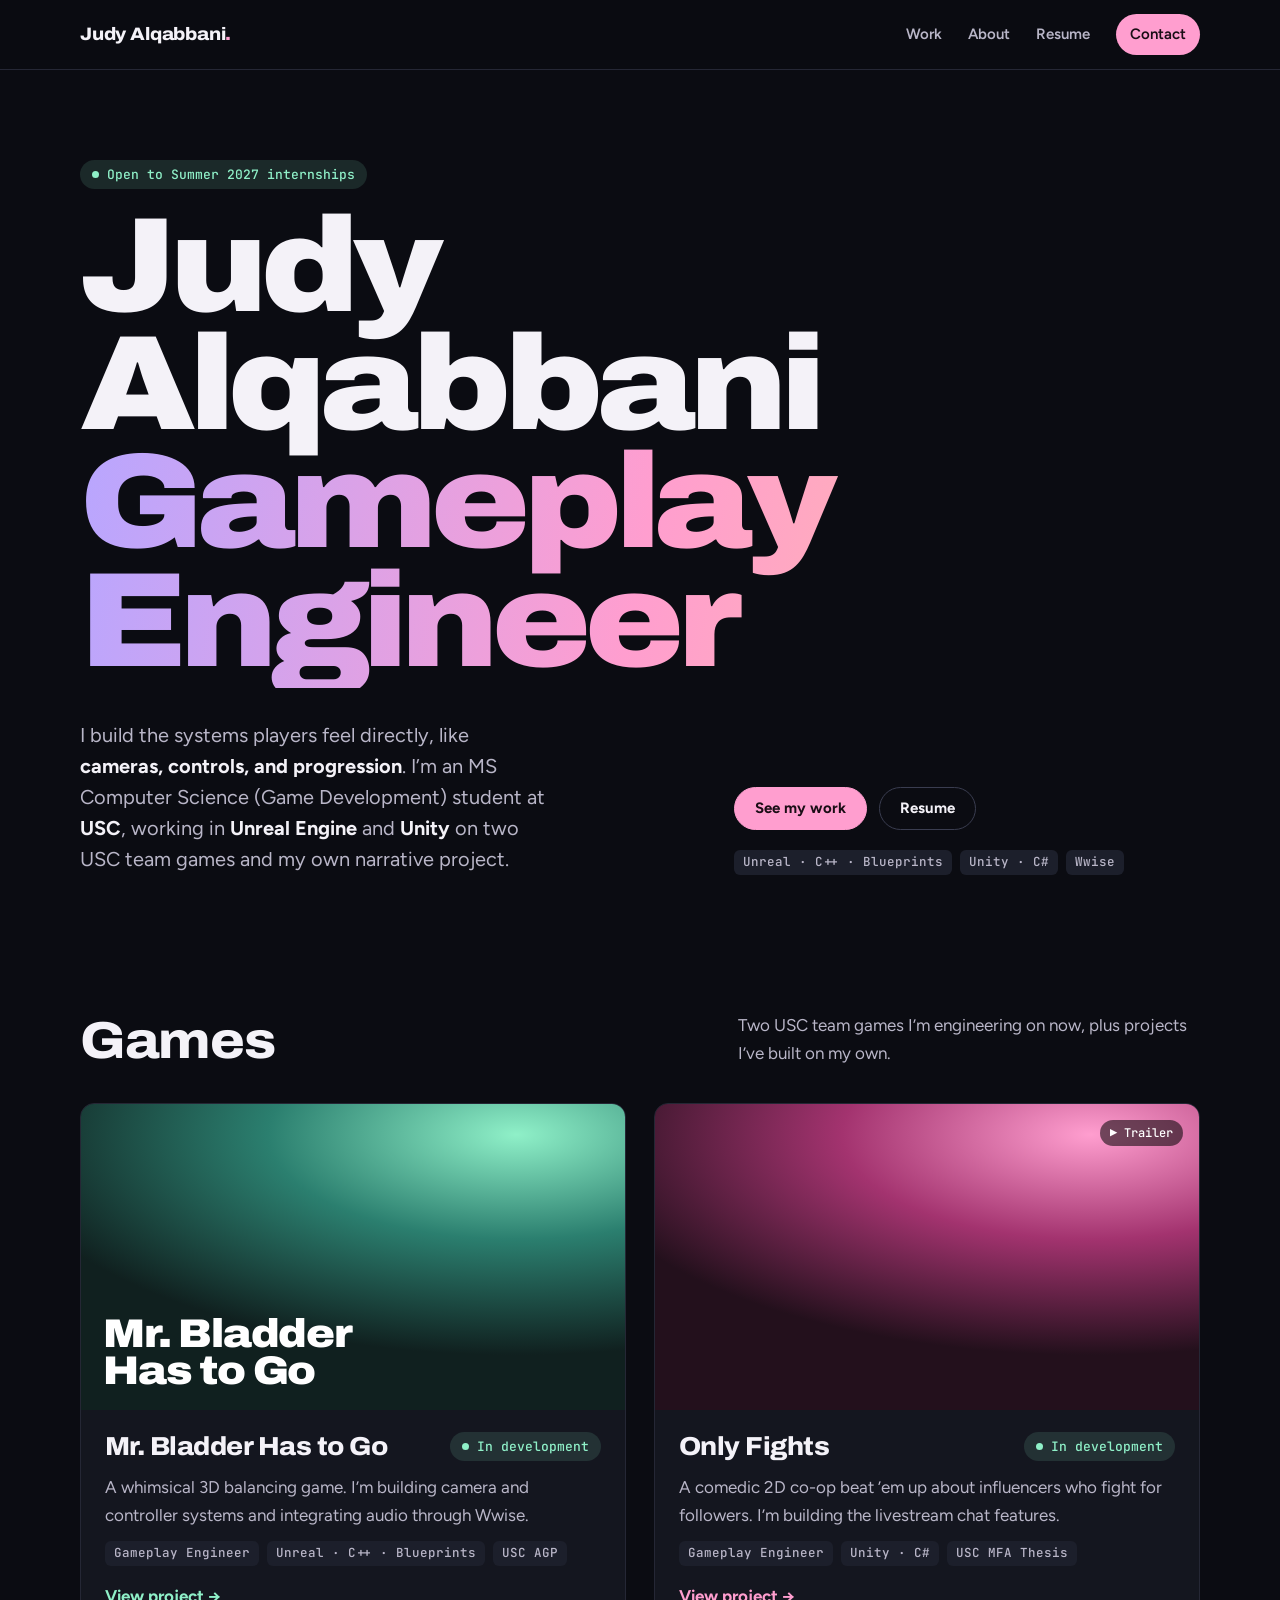
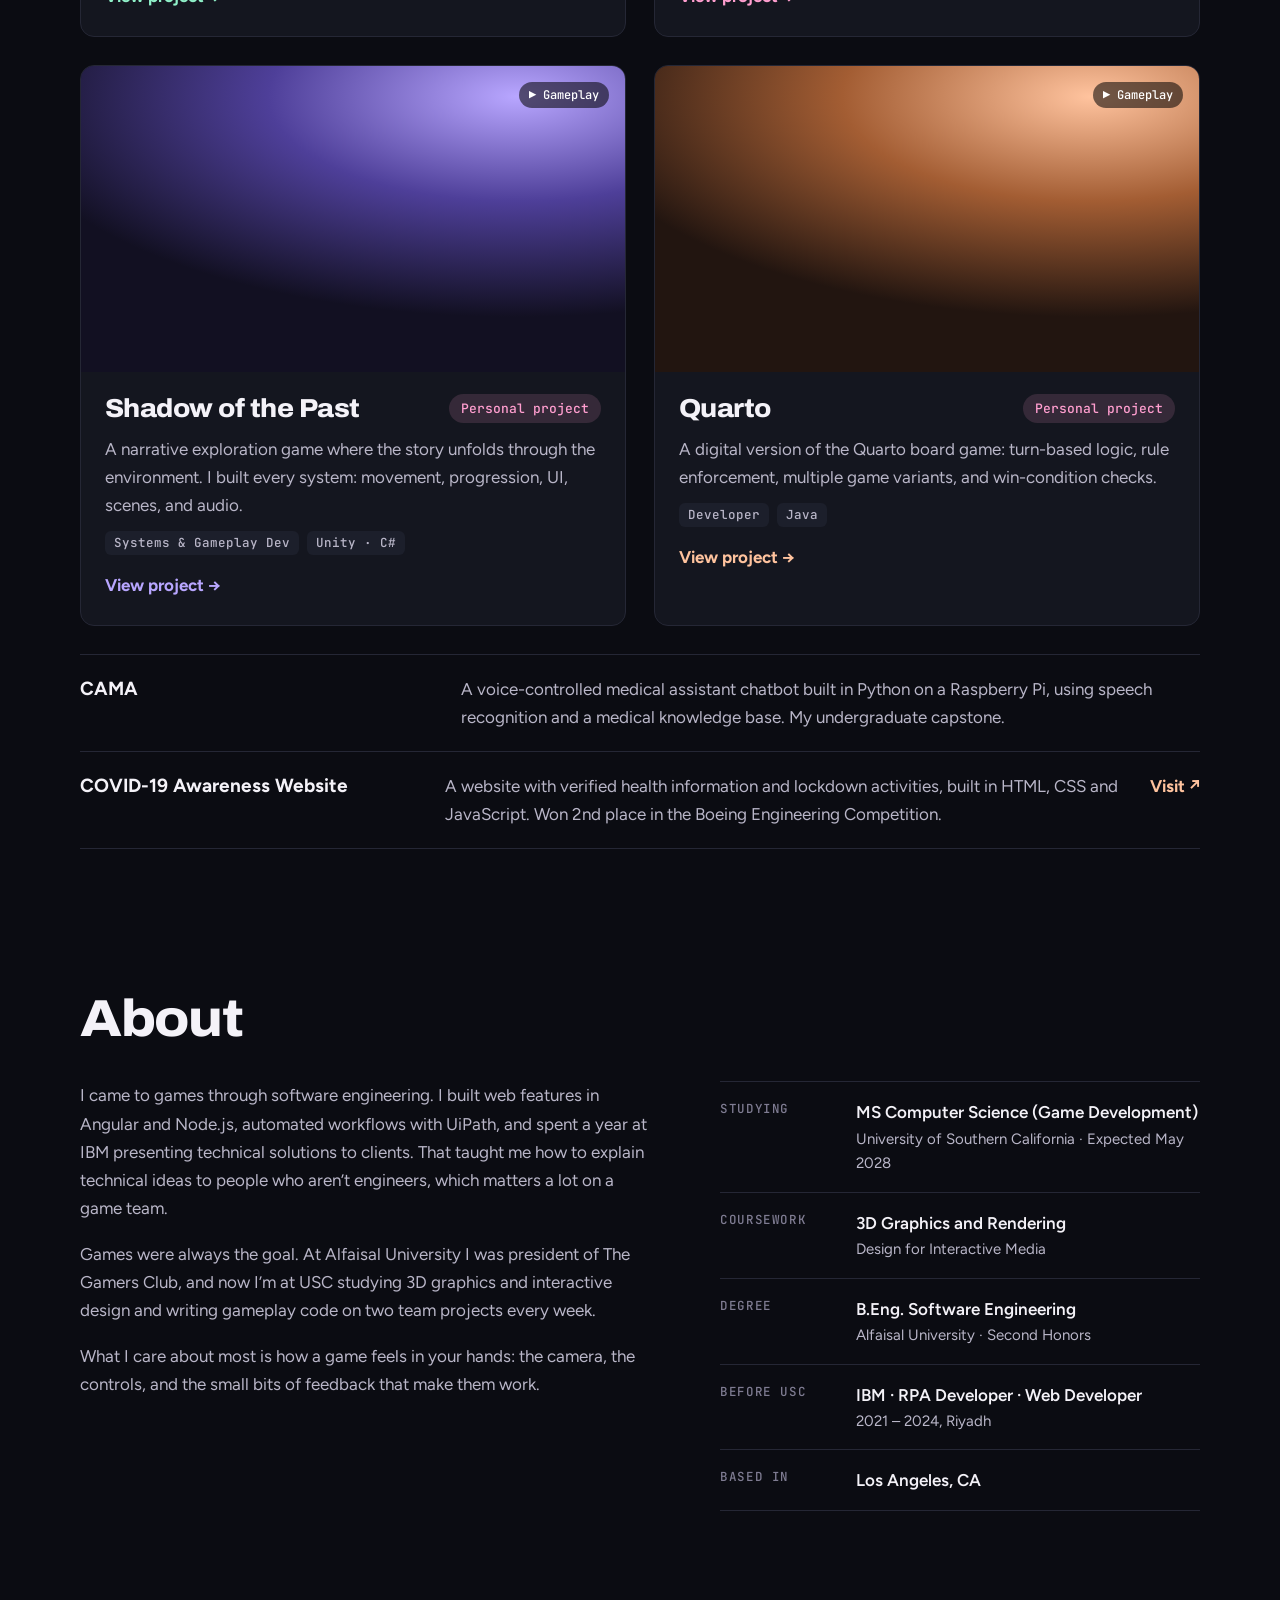
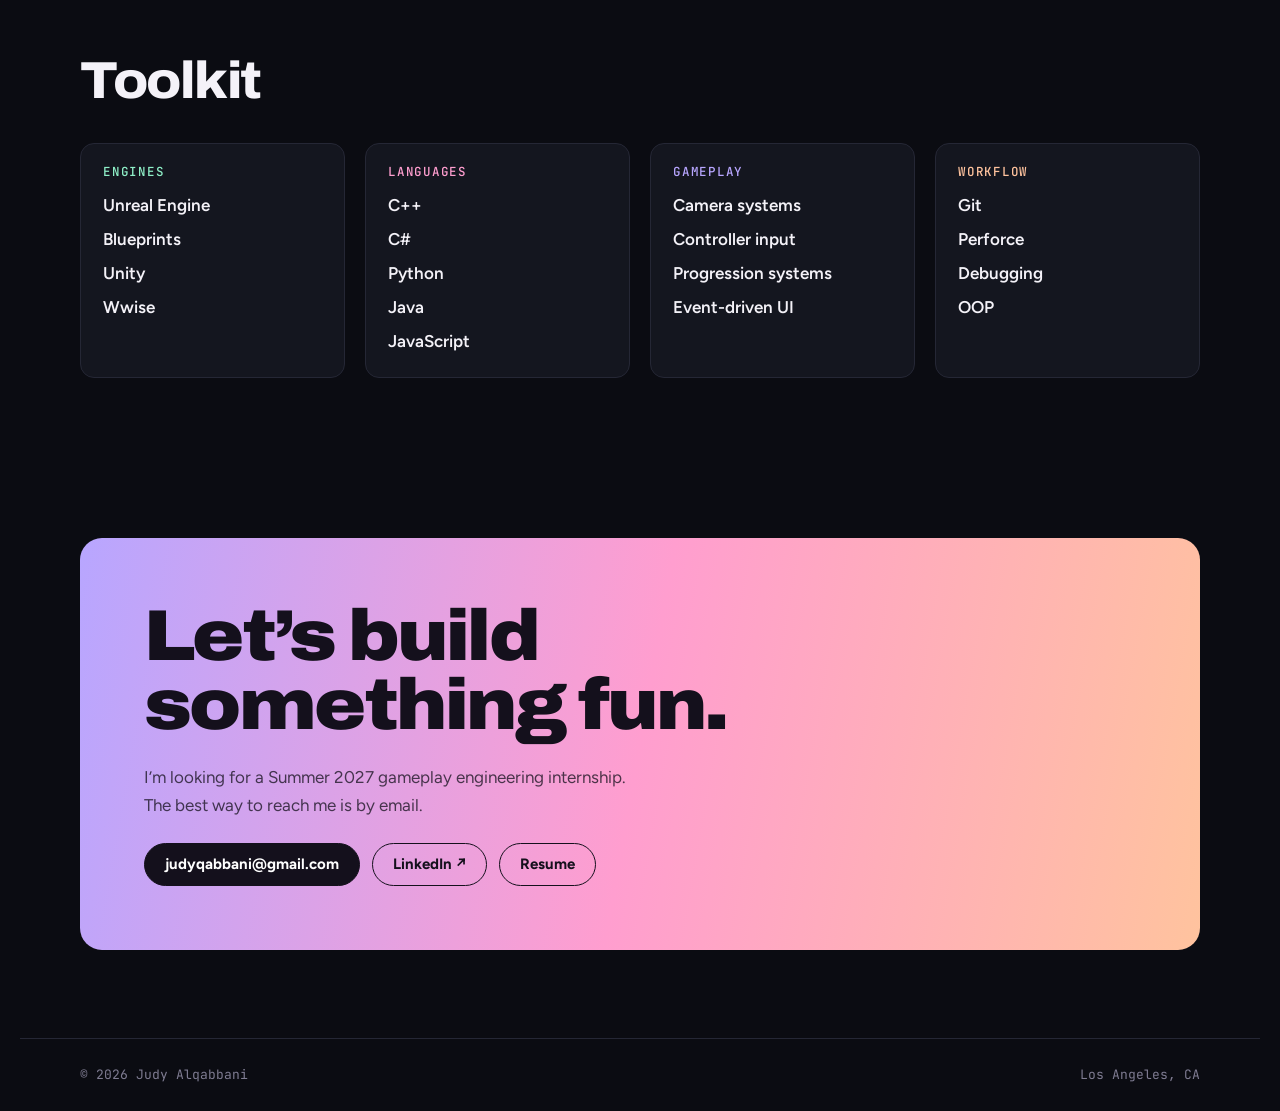
==== index.html @ 7c148da4 "Add files via upload" ====
<!DOCTYPE html>
<html lang="en">
<head>
  <meta charset="utf-8">
  <meta name="viewport" content="width=device-width, initial-scale=1">
  <title>Judy Alqabbani · Gameplay Engineer</title>
  <meta name="description" content="Judy Alqabbani is a gameplay engineer and USC MS Computer Science (Game Development) student building gameplay systems in Unreal Engine and Unity.">
  <meta property="og:title" content="Judy Alqabbani · Gameplay Engineer">
  <meta property="og:description" content="Gameplay engineer building camera, control, and progression systems in Unreal Engine and Unity.">
  <link rel="preconnect" href="https://fonts.googleapis.com">
  <link rel="preconnect" href="https://fonts.gstatic.com" crossorigin>
  <link rel="stylesheet" href="https://fonts.googleapis.com/css2?family=Archivo:wdth,wght@100..125,700..900&family=Figtree:wght@400;600;700&family=JetBrains+Mono:wght@500&display=swap">
  <link rel="stylesheet" href="style.css">
</head>
<body>

<header class="site-head">
  <div class="wrap">
    <a class="logo" href="index.html">Judy Alqabbani<span>.</span></a>
    <nav class="site-nav">
      <a href="#work">Work</a>
      <a href="#about" class="hide-sm">About</a>
      <a href="resume.pdf" target="_blank" rel="noopener" class="hide-sm">Resume</a>
      <a href="#contact" class="nav-cta">Contact</a>
    </nav>
  </div>
</header>

<main class="wrap">

  <section class="hero">
    <span class="chip live">Open to Summer 2027 internships</span>
    <h1>Judy Alqabbani <span class="role">Gameplay Engineer</span></h1>
    <div class="hero-grid">
      <p class="hero-intro">I build the systems players feel directly, like <strong>cameras, controls, and progression</strong>. I’m an MS Computer Science (Game Development) student at <strong>USC</strong>, working in <strong>Unreal Engine</strong> and <strong>Unity</strong> on two USC team games and my own narrative project.</p>
      <div class="hero-side">
        <div class="btn-row">
          <a class="btn primary" href="#work">See my work</a>
          <a class="btn" href="resume.pdf" target="_blank" rel="noopener">Resume</a>
        </div>
        <div class="tags"><span>Unreal · C++ · Blueprints</span><span>Unity · C#</span><span>Wwise</span></div>
      </div>
    </div>
  </section>

  <section id="work">
    <div class="section-head">
      <h2 class="section-title">Games</h2>
      <p>Two USC team games I’m engineering on now, plus projects I’ve built on my own.</p>
    </div>

    <div class="work-grid">
      <a class="card m-bladder" href="projects/mr-bladder.html">
        <div class="card-media m-bladder">
          <img data-optional src="img/mr-bladder-cover.jpg" alt="">
          <span class="media-title">Mr. Bladder<br>Has to Go</span>
        </div>
        <div class="card-body">
          <div class="card-top"><h3>Mr. Bladder Has to Go</h3><span class="chip live">In development</span></div>
          <p>A whimsical 3D balancing game. I’m building camera and controller systems and integrating audio through Wwise.</p>
          <div class="tags"><span>Gameplay Engineer</span><span>Unreal · C++ · Blueprints</span><span>USC AGP</span></div>
          <span class="more">View project →</span>
        </div>
      </a>

      <a class="card m-fights" href="projects/only-fights.html">
        <div class="card-media m-fights">
          <img data-optional src="https://i.ytimg.com/vi/CHskDTyWw9Y/maxresdefault.jpg" alt="">
          <span class="play">▶ Trailer</span>
        </div>
        <div class="card-body">
          <div class="card-top"><h3>Only Fights</h3><span class="chip live">In development</span></div>
          <p>A comedic 2D co-op beat ’em up about influencers who fight for followers. I’m building the livestream chat features.</p>
          <div class="tags"><span>Gameplay Engineer</span><span>Unity · C#</span><span>USC MFA Thesis</span></div>
          <span class="more">View project →</span>
        </div>
      </a>

      <a class="card m-shadow" href="projects/shadow-of-the-past.html">
        <div class="card-media m-shadow">
          <img data-optional src="https://i.ytimg.com/vi/UN_A0KecBDI/maxresdefault.jpg" alt="">
          <span class="play">▶ Gameplay</span>
        </div>
        <div class="card-body">
          <div class="card-top"><h3>Shadow of the Past</h3><span class="chip accent">Personal project</span></div>
          <p>A narrative exploration game where the story unfolds through the environment. I built every system: movement, progression, UI, scenes, and audio.</p>
          <div class="tags"><span>Systems &amp; Gameplay Dev</span><span>Unity · C#</span></div>
          <span class="more">View project →</span>
        </div>
      </a>

      <a class="card m-quarto" href="projects/quarto.html">
        <div class="card-media m-quarto">
          <img data-optional src="https://i.ytimg.com/vi/Zv7Zt7JfGW8/maxresdefault.jpg" alt="">
          <span class="play">▶ Gameplay</span>
        </div>
        <div class="card-body">
          <div class="card-top"><h3>Quarto</h3><span class="chip accent">Personal project</span></div>
          <p>A digital version of the Quarto board game: turn-based logic, rule enforcement, multiple game variants, and win-condition checks.</p>
          <div class="tags"><span>Developer</span><span>Java</span></div>
          <span class="more">View project →</span>
        </div>
      </a>
    </div>

    <div class="others">
      <div class="other">
        <h3>CAMA</h3>
        <p>A voice-controlled medical assistant chatbot built in Python on a Raspberry Pi, using speech recognition and a medical knowledge base. My undergraduate capstone.</p>
        <span></span>
      </div>
      <div class="other">
        <h3>COVID-19 Awareness Website</h3>
        <p>A website with verified health information and lockdown activities, built in HTML, CSS and JavaScript. Won 2nd place in the Boeing Engineering Competition.</p>
        <a href="https://covid-19-awareness-web-platform.netlify.app/home" target="_blank" rel="noopener">Visit ↗</a>
      </div>
    </div>
  </section>

  <section id="about">
    <div class="section-head"><h2 class="section-title">About</h2></div>
    <div class="about-grid">
      <div>
        <p>I came to games through software engineering. I built web features in Angular and Node.js, automated workflows with UiPath, and spent a year at IBM presenting technical solutions to clients. That taught me how to explain technical ideas to people who aren’t engineers, which matters a lot on a game team.</p>
        <p>Games were always the goal. At Alfaisal University I was president of The Gamers Club, and now I’m at USC studying 3D graphics and interactive design and writing gameplay code on two team projects every week.</p>
        <p>What I care about most is how a game feels in your hands: the camera, the controls, and the small bits of feedback that make them work.</p>
      </div>
      <dl class="facts">
        <div><dt>Studying</dt><dd>MS Computer Science (Game Development)<small>University of Southern California · Expected May 2028</small></dd></div>
        <div><dt>Coursework</dt><dd>3D Graphics and Rendering<small>Design for Interactive Media</small></dd></div>
        <div><dt>Degree</dt><dd>B.Eng. Software Engineering<small>Alfaisal University · Second Honors</small></dd></div>
        <div><dt>Before USC</dt><dd>IBM · RPA Developer · Web Developer<small>2021 – 2024, Riyadh</small></dd></div>
        <div><dt>Based in</dt><dd>Los Angeles, CA</dd></div>
      </dl>
    </div>
  </section>

  <section id="skills">
    <div class="section-head"><h2 class="section-title">Toolkit</h2></div>
    <div class="skills">
      <div class="skill"><h3>Engines</h3><ul><li>Unreal Engine</li><li>Blueprints</li><li>Unity</li><li>Wwise</li></ul></div>
      <div class="skill"><h3>Languages</h3><ul><li>C++</li><li>C#</li><li>Python</li><li>Java</li><li>JavaScript</li></ul></div>
      <div class="skill"><h3>Gameplay</h3><ul><li>Camera systems</li><li>Controller input</li><li>Progression systems</li><li>Event-driven UI</li></ul></div>
      <div class="skill"><h3>Workflow</h3><ul><li>Git</li><li>Perforce</li><li>Debugging</li><li>OOP</li></ul></div>
    </div>
  </section>

  <section id="contact" class="contact">
    <div class="contact-card">
      <h2>Let’s build something fun.</h2>
      <p>I’m looking for a Summer 2027 gameplay engineering internship. The best way to reach me is by email.</p>
      <div class="btn-row">
        <a class="btn primary" href="mailto:judyqabbani@gmail.com">judyqabbani@gmail.com</a>
        <a class="btn" href="https://www.linkedin.com/in/judyalqabbani" target="_blank" rel="noopener">LinkedIn ↗</a>
        <a class="btn" href="resume.pdf" target="_blank" rel="noopener">Resume</a>
      </div>
    </div>
  </section>

</main>

<footer class="site-foot">
  <div class="wrap"><span>© <span data-year>2026</span> Judy Alqabbani</span><span>Los Angeles, CA</span></div>
</footer>

<script src="main.js"></script>
</body>
</html>
---- style.css ----
/* Judy Alqabbani — portfolio styles */
:root {
  color-scheme: dark;
  --bg: #0b0c12;
  --paper: #14161f;
  --ink: #f4f2f8;
  --ink-2: #b9b6c8;
  --ink-3: #7f7c92;
  --line: #252735;
  --accent: #ff9ecf;       /* pastel pink */
  --accent-ink: #1a0d15;
  --tint: rgba(255,158,207,.14);
  --live: #8ff0c8;         /* mint */
  --live-tint: rgba(143,240,200,.12);
  --lav: #b8a6ff;
  --peach: #ffc39e;
  --sky: #9fd8ff;
  --glow: linear-gradient(100deg, #b8a6ff 0%, #ff9ecf 50%, #ffc39e 100%);
  --display: "Archivo", "Helvetica Neue", Arial, sans-serif;
  --body: "Figtree", "Helvetica Neue", Arial, sans-serif;
  --mono: "JetBrains Mono", ui-monospace, Menlo, Consolas, monospace;
  --radius: 14px;
  --max: 1120px;
}

*, *::before, *::after { box-sizing: border-box; }
html { scroll-behavior: smooth; }
body {
  margin: 0;
  background: var(--bg);
  color: var(--ink);
  font: 17px/1.65 var(--body);
  -webkit-font-smoothing: antialiased;
  padding-inline: 20px;
}
img { max-width: 100%; display: block; }
a { color: inherit; }
a:focus-visible, button:focus-visible { outline: 2px solid var(--accent); outline-offset: 3px; border-radius: 4px; }
.wrap { max-width: var(--max); margin-inline: auto; }

/* ---------- header ---------- */
.site-head {
  position: sticky; top: 0; z-index: 10;
  margin-inline: -20px; padding: 14px 20px;
  background: color-mix(in srgb, var(--bg) 88%, transparent);
  backdrop-filter: blur(12px);
  border-bottom: 1px solid var(--line);
}
.site-head .wrap { display: flex; align-items: center; justify-content: space-between; gap: 20px; }
.logo { font: 800 18px/1 var(--display); font-stretch: 110%; letter-spacing: -.01em; text-decoration: none; }
.logo span { color: var(--accent); }
.site-nav { display: flex; gap: 26px; align-items: center; }
.site-nav a { text-decoration: none; font-weight: 600; font-size: 15px; color: var(--ink-2); }
.site-nav a:hover { color: var(--ink); }
.site-nav .nav-cta { color: var(--accent-ink); background: var(--accent); padding: 8px 14px; border-radius: 999px; }
.site-nav .nav-cta:hover { color: var(--accent-ink); filter: brightness(1.08); }

/* ---------- shared bits ---------- */
.eyebrow { font: 500 13px/1 var(--mono); letter-spacing: .06em; text-transform: uppercase; color: var(--ink-3); margin: 0 0 14px; }
.chip { display: inline-flex; align-items: center; gap: 8px; font: 500 13px/1 var(--mono); padding: 7px 11px; border-radius: 999px; background: var(--paper); border: 1px solid var(--line); color: var(--ink-2); white-space: nowrap; }
.chip.live { background: var(--live-tint); border-color: transparent; color: var(--live); }
.chip.live::before { content: ""; width: 7px; height: 7px; border-radius: 50%; background: currentColor; }
.chip.accent { background: var(--tint); border-color: transparent; color: var(--accent); }
.btn { display: inline-flex; align-items: center; gap: 8px; padding: 13px 20px; border-radius: 999px; font: 700 15px/1 var(--body); text-decoration: none; border: 1.5px solid var(--ink); background: transparent; color: var(--ink); cursor: pointer; transition: transform .15s, background .15s; }
.btn:hover { transform: translateY(-1px); }
.btn.primary { background: var(--accent); border-color: var(--accent); color: var(--accent-ink); }
.btn { border-color: #3a3d50; }
.btn:hover { border-color: var(--ink-2); }
.btn-row { display: flex; flex-wrap: wrap; gap: 12px; }
h1, h2, h3 { text-wrap: balance; }
h2.section-title { font: 800 clamp(32px, 4.4vw, 52px)/1 var(--display); font-stretch: 108%; letter-spacing: -.025em; margin: 0; }
section { padding-block: 72px; scroll-margin-top: 70px; }
.section-head { display: flex; justify-content: space-between; align-items: end; gap: 16px; flex-wrap: wrap; margin-bottom: 36px; }
.section-head p { margin: 0; color: var(--ink-2); max-width: 42ch; }

/* ---------- hero (home) ---------- */
.hero { padding-block: 88px 64px; }
.hero h1 {
  font: 900 clamp(52px, 10.5vw, 136px)/.88 var(--display);
  font-stretch: 112%;
  letter-spacing: -.045em;
  margin: 18px 0 32px;
}
.hero h1 .role { display: block; background: var(--glow); -webkit-background-clip: text; background-clip: text; color: transparent; padding-bottom: .06em; }
.hero-grid { display: grid; grid-template-columns: 1.3fr 1fr; gap: 48px; align-items: end; }
.hero-intro { font-size: 20px; line-height: 1.55; color: var(--ink-2); margin: 0; max-width: 36ch; }
.hero-intro strong { color: var(--ink); font-weight: 700; }
.hero-side { display: grid; gap: 20px; justify-items: start; }

/* ---------- project cards ---------- */
.work-grid { display: grid; grid-template-columns: repeat(2, 1fr); gap: 28px; }
.card { display: flex; flex-direction: column; background: var(--paper); border: 1px solid var(--line); border-radius: var(--radius); overflow: hidden; text-decoration: none; transition: transform .2s, box-shadow .2s; }
.card:hover { transform: translateY(-3px); border-color: var(--c, var(--accent)); box-shadow: 0 20px 50px -24px var(--c, var(--accent)); }
.card-media { position: relative; aspect-ratio: 16 / 9; overflow: hidden; background: var(--m-bg, #1d2230); }
.card-media img { width: 100%; height: 100%; object-fit: cover; transition: transform .4s; }
.card:hover .card-media img { transform: scale(1.03); }
.card-media .media-title { position: absolute; inset: auto 22px 20px 22px; font: 900 clamp(28px, 3.4vw, 40px)/.92 var(--display); font-stretch: 110%; letter-spacing: -.03em; color: #fff; }
.card-media .play { position: absolute; right: 16px; top: 16px; font: 500 12px/1 var(--mono); color: #fff; background: rgba(0,0,0,.55); padding: 7px 10px; border-radius: 999px; }
.card-body { padding: 22px 24px 26px; display: grid; gap: 12px; flex: 1; align-content: start; }
.card-top { display: flex; justify-content: space-between; align-items: center; gap: 10px; flex-wrap: wrap; }
.card h3 { font: 800 26px/1.1 var(--display); font-stretch: 106%; letter-spacing: -.02em; margin: 0; }
.card p { margin: 0; color: var(--ink-2); }
.tags { display: flex; flex-wrap: wrap; gap: 8px; }
.tags span { font: 500 12.5px/1 var(--mono); color: var(--ink-2); padding: 6px 9px; border-radius: 6px; background: #1c1f2b; }
.card .more { margin-top: 4px; font-weight: 700; color: var(--c, var(--accent)); }
.card h3 { color: var(--ink); }
.card:hover h3 { color: var(--c, var(--ink)); }

/* game-specific media grounds (used when there's no image yet) */
.m-bladder { --c: #8ff0c8; --m-bg: radial-gradient(120% 90% at 80% 10%, #8ff0c8 0%, #2b7f6f 38%, #10201f 80%); }
.m-fights  { --c: #ff9ecf; --m-bg: radial-gradient(120% 90% at 80% 10%, #ff9ecf 0%, #a3336f 38%, #23101c 80%); }
.m-shadow  { --c: #b8a6ff; --m-bg: radial-gradient(120% 90% at 80% 10%, #b8a6ff 0%, #4e3f99 38%, #121022 80%); }
.m-quarto  { --c: #ffc39e; --m-bg: radial-gradient(120% 90% at 80% 10%, #ffc39e 0%, #a35d33 38%, #221510 80%); }
.card.m-bladder, .card.m-fights, .card.m-shadow, .card.m-quarto { background: var(--paper); }

/* ---------- other projects list ---------- */
.others { margin-top: 28px; border-top: 1px solid var(--line); }
.other { display: grid; grid-template-columns: 1fr 2fr auto; gap: 24px; align-items: baseline; padding: 20px 0; border-bottom: 1px solid var(--line); }
.other h3 { margin: 0; font: 700 19px/1.3 var(--body); }
.other p { margin: 0; color: var(--ink-2); }
.other a { font-weight: 700; color: var(--peach); text-decoration: none; white-space: nowrap; }

/* ---------- about ---------- */
.about-grid { display: grid; grid-template-columns: 1.2fr 1fr; gap: 64px; }
.about-grid p { margin: 0 0 18px; color: var(--ink-2); max-width: 60ch; }
.facts { margin: 0; border-top: 1px solid var(--line); }
.facts div { display: grid; grid-template-columns: 120px 1fr; gap: 16px; padding: 16px 0; border-bottom: 1px solid var(--line); }
.facts dt { font: 500 12.5px/1.7 var(--mono); text-transform: uppercase; letter-spacing: .05em; color: var(--ink-3); }
.facts dd { margin: 0; font-weight: 600; }
.facts small { display: block; font-weight: 400; color: var(--ink-2); font-size: 15px; }

/* ---------- skills ---------- */
.skills { display: grid; grid-template-columns: repeat(4, 1fr); gap: 20px; }
.skill { background: var(--paper); border: 1px solid var(--line); border-radius: var(--radius); padding: 22px; }
.skill h3 { margin: 0 0 12px; font: 500 12.5px/1 var(--mono); text-transform: uppercase; letter-spacing: .06em; color: var(--sc, var(--accent)); }
.skill:nth-child(1) { --sc: var(--live); } .skill:nth-child(2) { --sc: var(--accent); } .skill:nth-child(3) { --sc: var(--lav); } .skill:nth-child(4) { --sc: var(--peach); }
.skill ul { margin: 0; padding: 0; list-style: none; display: grid; gap: 6px; font-weight: 600; }

/* ---------- contact ---------- */
.contact { padding-block: 88px; }
.contact-card { background: var(--glow); color: #14101c; border-radius: 22px; padding: clamp(32px, 6vw, 64px); display: grid; gap: 24px; }
.contact-card h2 { font: 900 clamp(36px, 6vw, 72px)/.95 var(--display); font-stretch: 110%; letter-spacing: -.035em; margin: 0; max-width: 14ch; }
.contact-card p { margin: 0; opacity: .75; max-width: 46ch; }
.contact-card .btn { border-color: #14101c; color: #14101c; }
.contact-card .btn.primary { background: #14101c; border-color: #14101c; color: #fff; }
.site-foot { border-top: 1px solid var(--line); padding-block: 26px; color: var(--ink-3); font: 13px/1.5 var(--mono); }
.site-foot .wrap { display: flex; justify-content: space-between; gap: 16px; flex-wrap: wrap; }

/* ---------- project page ---------- */
.p-hero { padding-block: 56px 36px; }
.back { display: inline-flex; gap: 8px; font-weight: 700; color: var(--ink-2); text-decoration: none; margin-bottom: 36px; }
.back:hover { color: var(--ink); }
.p-hero h1 { color: var(--c, var(--ink)); font: 900 clamp(46px, 8.5vw, 108px)/.9 var(--display); font-stretch: 112%; letter-spacing: -.04em; margin: 14px 0 22px; }
.p-hero .tagline { font-size: 21px; color: var(--ink-2); max-width: 44ch; margin: 0; }
.meta-grid { display: grid; grid-template-columns: repeat(4, 1fr); gap: 0; margin-top: 44px; border-top: 1px solid var(--line); border-bottom: 1px solid var(--line); }
.meta-grid div { padding: 18px 20px 18px 0; }
.meta-grid div + div { padding-left: 20px; border-left: 1px solid var(--line); }
.meta-grid dt { font: 500 12px/1.4 var(--mono); text-transform: uppercase; letter-spacing: .06em; color: var(--ink-3); margin-bottom: 6px; }
.meta-grid dd { margin: 0; font-weight: 600; line-height: 1.4; }

.video { margin-block: 12px 8px; }
.yt, .media-slot { position: relative; display: block; width: 100%; aspect-ratio: 16 / 9; border: 0; padding: 0; border-radius: var(--radius); overflow: hidden; background: var(--m-bg, #1d2230); cursor: pointer; }
.yt img { width: 100%; height: 100%; object-fit: cover; }
.yt .play-btn { position: absolute; left: 50%; top: 50%; translate: -50% -50%; width: 84px; height: 84px; border-radius: 50%; background: rgba(255,255,255,.95); display: grid; place-items: center; box-shadow: 0 10px 30px rgba(0,0,0,.35); transition: scale .2s; }
.yt:hover .play-btn { scale: 1.07; }
.yt .play-btn::after { content: ""; margin-left: 6px; border-left: 24px solid #0f1319; border-top: 15px solid transparent; border-bottom: 15px solid transparent; }
.yt .yt-label { position: absolute; left: 18px; bottom: 16px; font: 500 12.5px/1 var(--mono); color: #fff; background: rgba(0,0,0,.6); padding: 8px 11px; border-radius: 999px; }
.yt iframe { position: absolute; inset: 0; width: 100%; height: 100%; border: 0; }
.media-slot { cursor: default; display: grid; place-items: center; text-align: center; color: #fff; }
.media-slot span { font: 500 13px/1.5 var(--mono); background: rgba(0,0,0,.35); padding: 10px 14px; border-radius: 10px; }
.caption { font-size: 14px; color: var(--ink-3); margin: 10px 0 0; }

.p-body { display: grid; grid-template-columns: 240px 1fr; gap: 56px; padding-block: 56px 24px; }
.toc { position: sticky; top: 90px; align-self: start; display: grid; gap: 10px; font-weight: 600; font-size: 15px; }
.toc a { text-decoration: none; color: var(--ink-3); }
.toc a:hover { color: var(--ink); }
.p-content { max-width: 70ch; }
.p-content section { padding-block: 0 48px; }
.p-content h2 { font: 800 30px/1.1 var(--display); font-stretch: 106%; letter-spacing: -.02em; margin: 0 0 16px; }
.p-content p { margin: 0 0 16px; color: var(--ink-2); }
.p-content ul { margin: 0; padding-left: 20px; color: var(--ink-2); display: grid; gap: 8px; }
.p-content li strong { color: var(--ink); }
.contrib { list-style: none; padding: 0 !important; display: grid; gap: 14px !important; }
.contrib li { display: grid; border-left: 3px solid var(--c, var(--accent)); grid-template-columns: auto 1fr; gap: 14px; align-items: start; background: var(--paper); border: 1px solid var(--line); border-radius: 12px; padding: 16px 18px; color: var(--ink); }
.contrib li p { margin: 4px 0 0; font-size: 15.5px; }
.status { font: 500 11.5px/1 var(--mono); text-transform: uppercase; letter-spacing: .05em; padding: 6px 8px; border-radius: 6px; margin-top: 3px; white-space: nowrap; }
.status.done { background: var(--live-tint); color: var(--live); }
.status.wip { background: var(--tint); color: var(--accent); }
.shot { margin: 8px 0 24px; }
.shot img { border-radius: 12px; border: 1px solid var(--line); }
.callout { background: var(--paper); border: 1px solid var(--line); border-left: 4px solid var(--c, var(--accent)); border-radius: 10px; padding: 18px 20px; }
.callout p:last-child { margin: 0; }

.next { display: flex; justify-content: space-between; align-items: center; gap: 16px; padding: 28px 32px; margin-block: 24px 80px; background: var(--paper); border: 1px solid var(--line); border-radius: var(--radius); text-decoration: none; transition: transform .2s; }
.next:hover { transform: translateY(-2px); }
.next small { display: block; font: 500 12px/1 var(--mono); text-transform: uppercase; letter-spacing: .06em; color: var(--ink-3); margin-bottom: 8px; }
.next strong { font: 800 28px/1 var(--display); font-stretch: 108%; letter-spacing: -.02em; }
.next .arrow { font-size: 28px; color: var(--accent); }
.next:hover { border-color: var(--accent); }

/* ---------- responsive ---------- */
@media (max-width: 900px) {
  .hero-grid, .about-grid { grid-template-columns: 1fr; gap: 32px; }
  .work-grid { grid-template-columns: 1fr; }
  .skills { grid-template-columns: repeat(2, 1fr); }
  .p-body { grid-template-columns: 1fr; gap: 24px; }
  .toc { display: none; }
  .meta-grid { grid-template-columns: repeat(2, 1fr); }
  .meta-grid div:nth-child(3) { padding-left: 0; border-left: 0; }
  .meta-grid div:nth-child(n+3) { border-top: 1px solid var(--line); }
}
@media (max-width: 600px) {
  body { font-size: 16px; }
  .site-nav { gap: 16px; }
  .site-nav .hide-sm { display: none; }
  section { padding-block: 52px; }
  .hero { padding-block: 56px 40px; }
  .hero-intro { font-size: 18px; }
  .other { grid-template-columns: 1fr; gap: 6px; }
  .skills { grid-template-columns: 1fr; }
  .facts div { grid-template-columns: 1fr; gap: 2px; }
  .meta-grid { grid-template-columns: 1fr; }
  .meta-grid div, .meta-grid div + div { padding: 14px 0; border-left: 0; }
  .meta-grid div + div { border-top: 1px solid var(--line); }
  .yt .play-btn { width: 64px; height: 64px; }
  .next { padding: 22px; }
  .next strong { font-size: 22px; }
}
@media (prefers-reduced-motion: reduce) {
  html { scroll-behavior: auto; }
  * { transition: none !important; }
}
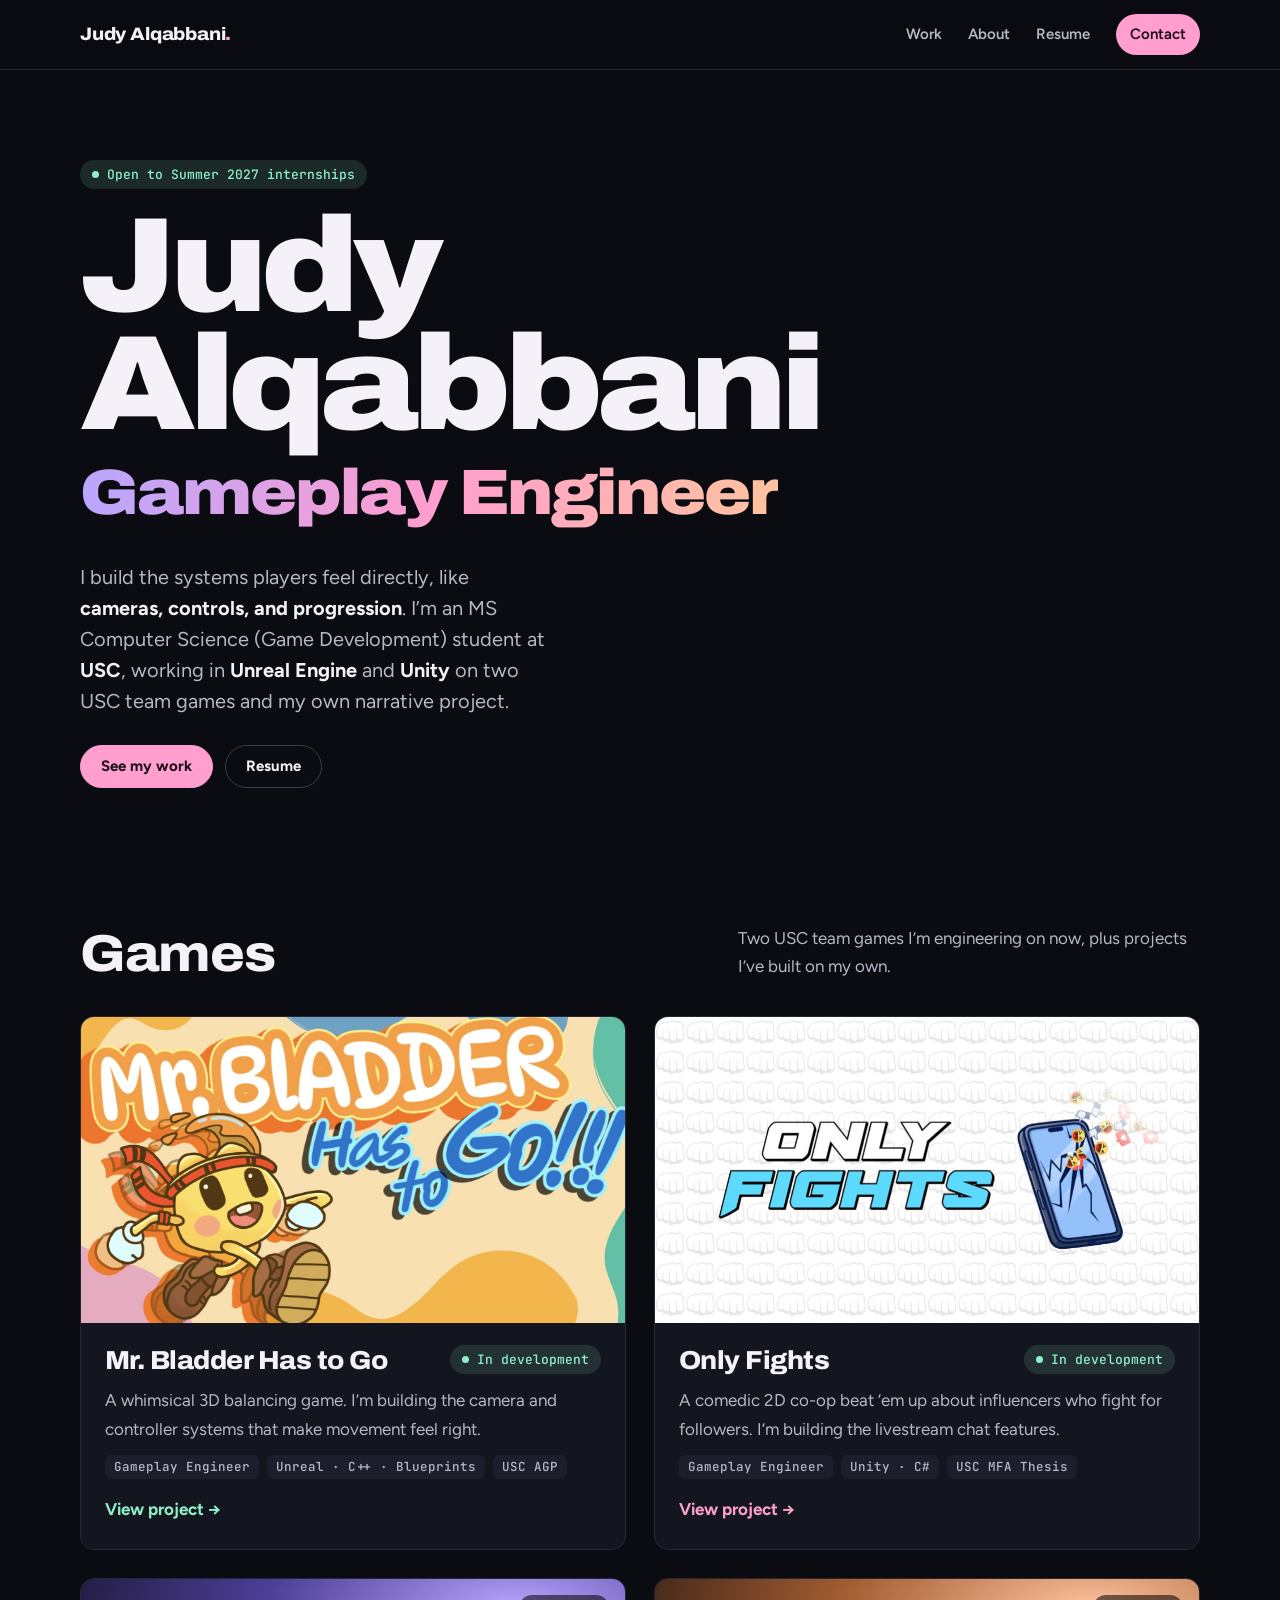
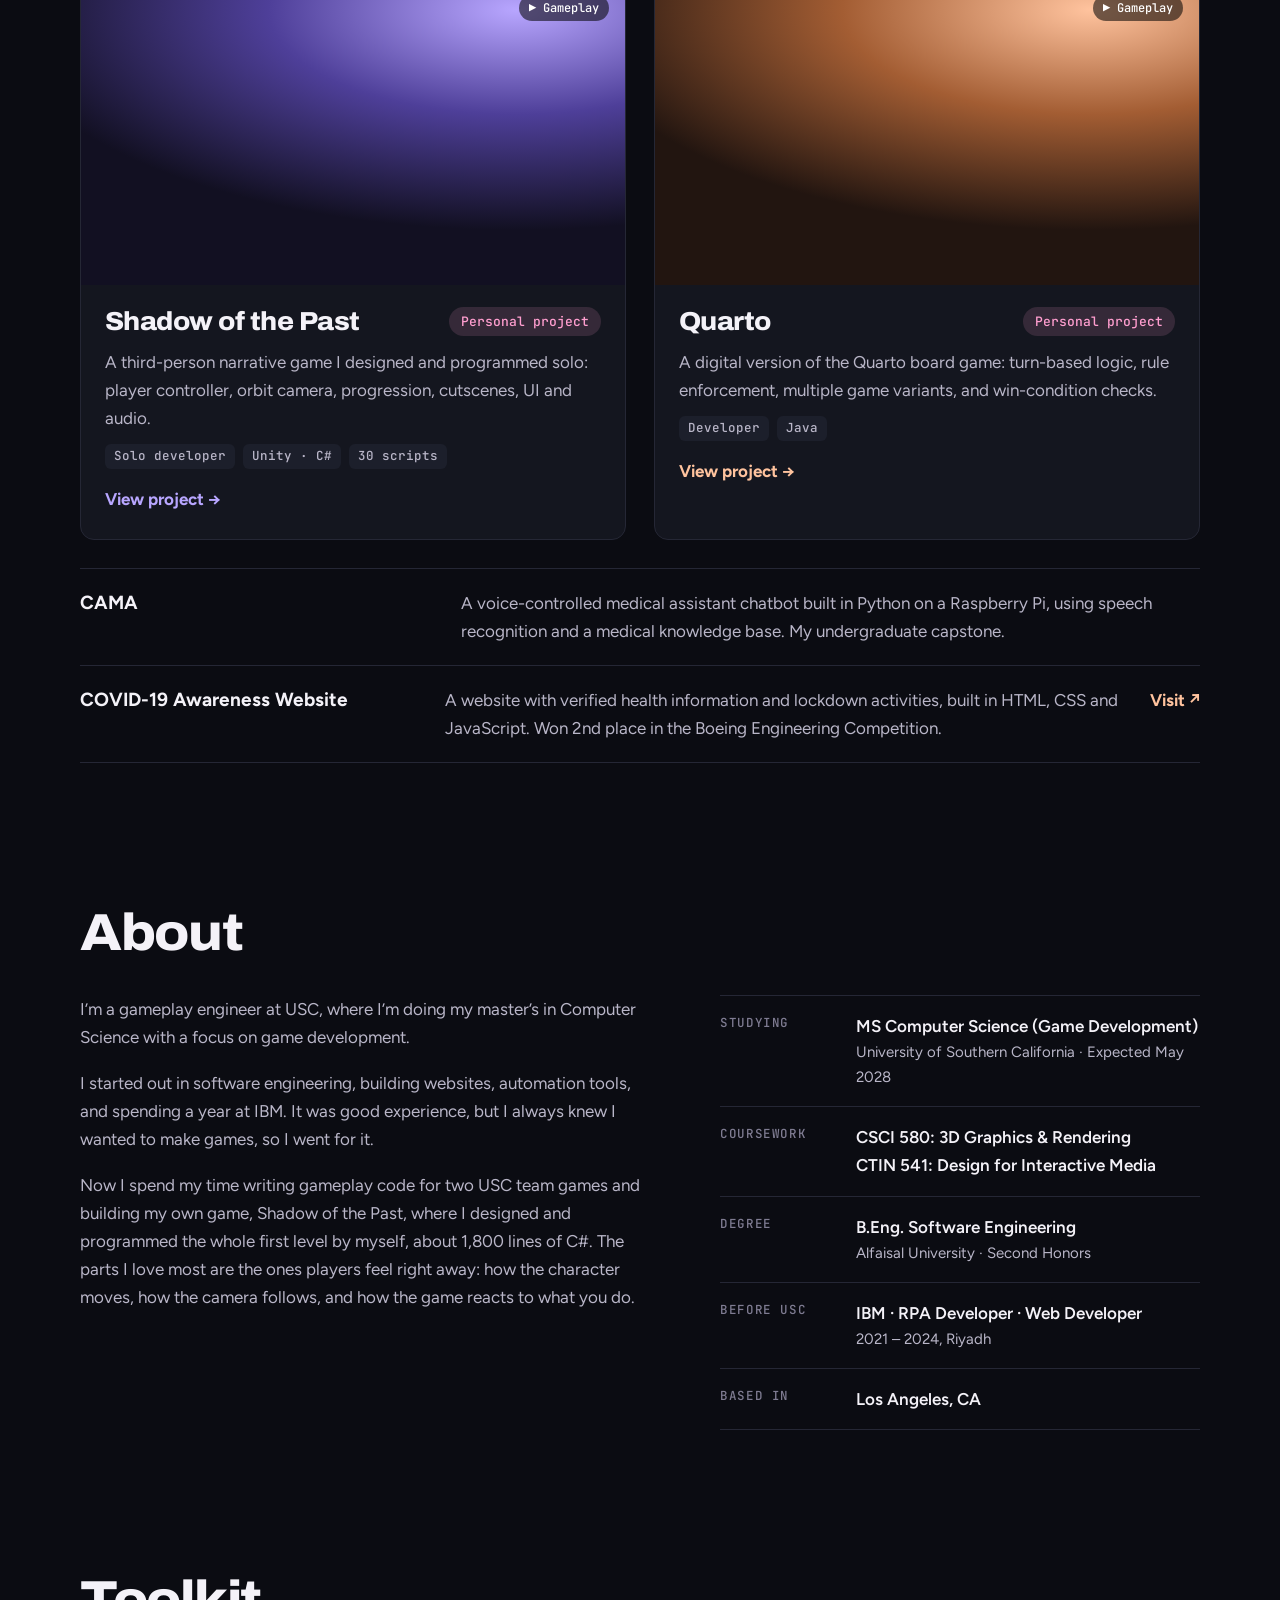
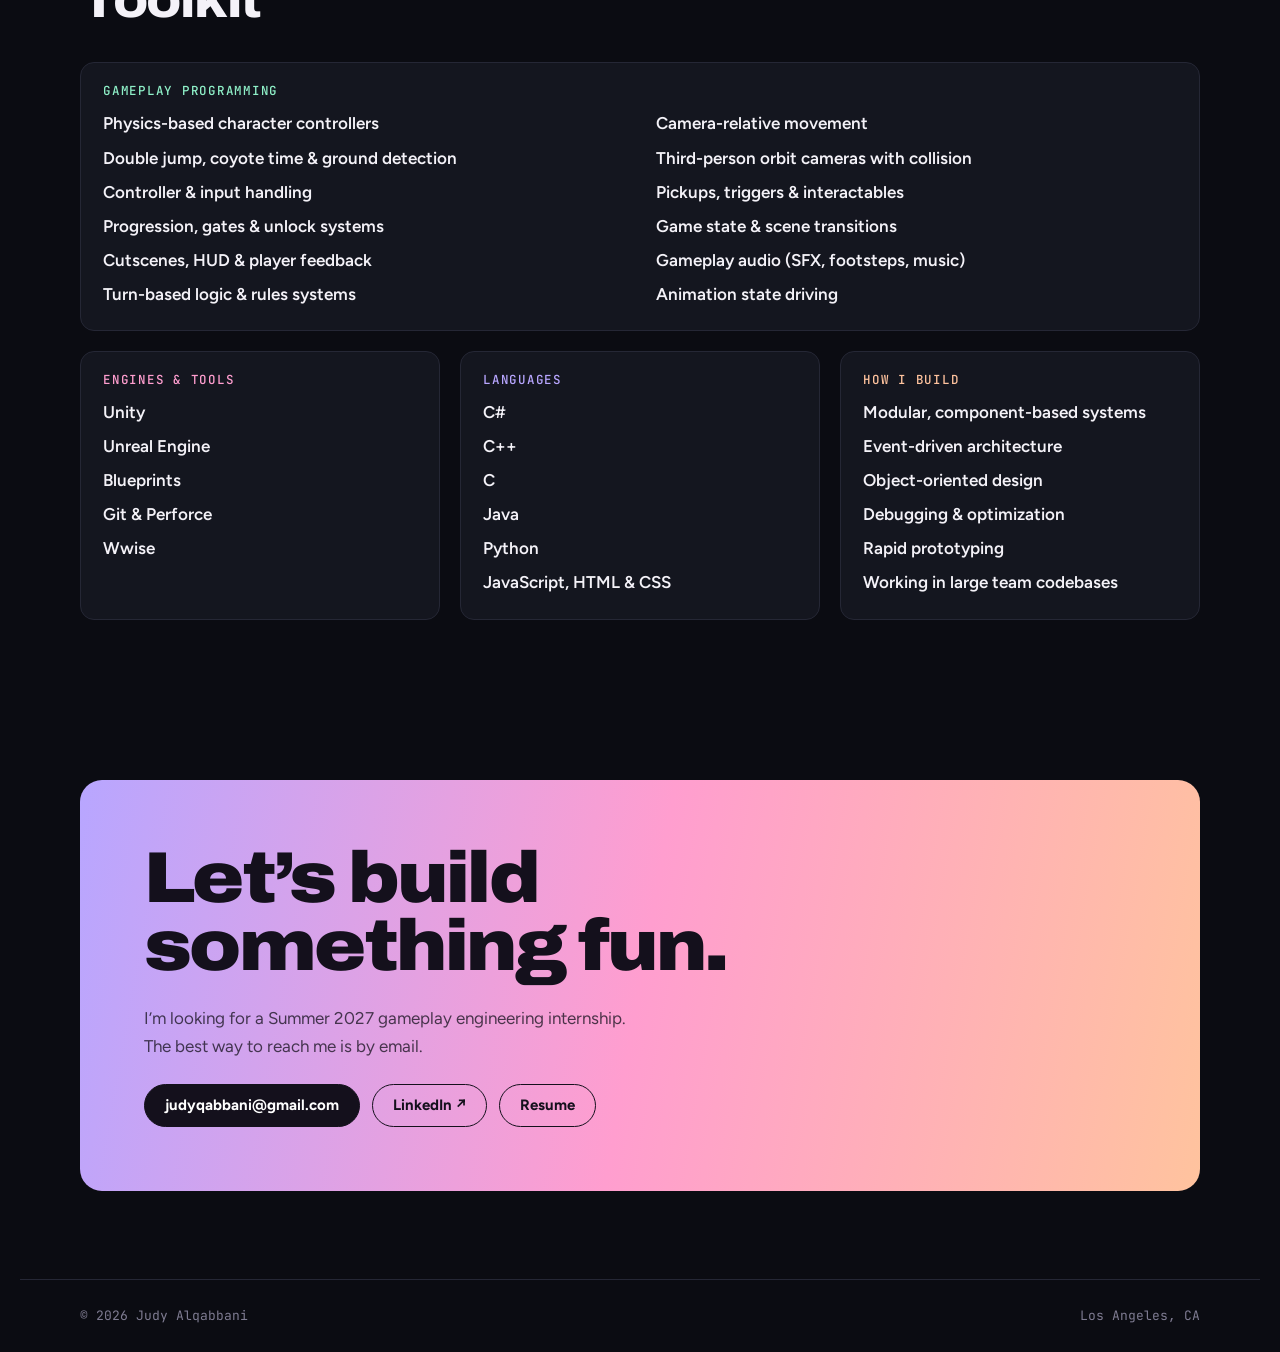
==== commit a4dcbf83: "Add files via upload" ====
--- a/index.html
+++ b/index.html
@@ -30,7 +30,8 @@
 
   <section class="hero">
     <span class="chip live">Open to Summer 2027 internships</span>
-    <h1>Judy Alqabbani <span class="role">Gameplay Engineer</span></h1>
+    <h1>Judy Alqabbani</h1>
+    <p class="hero-role">Gameplay Engineer</p>
     <div class="hero-grid">
       <p class="hero-intro">I build the systems players feel directly, like <strong>cameras, controls, and progression</strong>. I’m an MS Computer Science (Game Development) student at <strong>USC</strong>, working in <strong>Unreal Engine</strong> and <strong>Unity</strong> on two USC team games and my own narrative project.</p>
       <div class="hero-side">
@@ -38,7 +39,6 @@
           <a class="btn primary" href="#work">See my work</a>
           <a class="btn" href="resume.pdf" target="_blank" rel="noopener">Resume</a>
         </div>
-        <div class="tags"><span>Unreal · C++ · Blueprints</span><span>Unity · C#</span><span>Wwise</span></div>
       </div>
     </div>
   </section>
@@ -52,12 +52,11 @@
     <div class="work-grid">
       <a class="card m-bladder" href="projects/mr-bladder.html">
         <div class="card-media m-bladder">
-          <img data-optional src="img/mr-bladder-cover.jpg" alt="">
-          <span class="media-title">Mr. Bladder<br>Has to Go</span>
+          <img data-optional src="img/mr-bladder-cover.jpg" alt="Mr. Bladder Has to Go key art">
         </div>
         <div class="card-body">
           <div class="card-top"><h3>Mr. Bladder Has to Go</h3><span class="chip live">In development</span></div>
-          <p>A whimsical 3D balancing game. I’m building camera and controller systems and integrating audio through Wwise.</p>
+          <p>A whimsical 3D balancing game. I’m building the camera and controller systems that make movement feel right.</p>
           <div class="tags"><span>Gameplay Engineer</span><span>Unreal · C++ · Blueprints</span><span>USC AGP</span></div>
           <span class="more">View project →</span>
         </div>
@@ -65,8 +64,7 @@
 
       <a class="card m-fights" href="projects/only-fights.html">
         <div class="card-media m-fights">
-          <img data-optional src="https://i.ytimg.com/vi/CHskDTyWw9Y/maxresdefault.jpg" alt="">
-          <span class="play">▶ Trailer</span>
+          <img data-optional src="img/only-fights-cover.jpg" alt="Only Fights key art">
         </div>
         <div class="card-body">
           <div class="card-top"><h3>Only Fights</h3><span class="chip live">In development</span></div>
@@ -83,8 +81,8 @@
         </div>
         <div class="card-body">
           <div class="card-top"><h3>Shadow of the Past</h3><span class="chip accent">Personal project</span></div>
-          <p>A narrative exploration game where the story unfolds through the environment. I built every system: movement, progression, UI, scenes, and audio.</p>
-          <div class="tags"><span>Systems &amp; Gameplay Dev</span><span>Unity · C#</span></div>
+          <p>A third-person narrative game I designed and programmed solo: player controller, orbit camera, progression, cutscenes, UI and audio.</p>
+          <div class="tags"><span>Solo developer</span><span>Unity · C#</span><span>30 scripts</span></div>
           <span class="more">View project →</span>
         </div>
       </a>
@@ -121,13 +119,13 @@
     <div class="section-head"><h2 class="section-title">About</h2></div>
     <div class="about-grid">
       <div>
-        <p>I came to games through software engineering. I built web features in Angular and Node.js, automated workflows with UiPath, and spent a year at IBM presenting technical solutions to clients. That taught me how to explain technical ideas to people who aren’t engineers, which matters a lot on a game team.</p>
-        <p>Games were always the goal. At Alfaisal University I was president of The Gamers Club, and now I’m at USC studying 3D graphics and interactive design and writing gameplay code on two team projects every week.</p>
-        <p>What I care about most is how a game feels in your hands: the camera, the controls, and the small bits of feedback that make them work.</p>
+        <p>I’m a gameplay engineer at USC, where I’m doing my master’s in Computer Science with a focus on game development.</p>
+        <p>I started out in software engineering, building websites, automation tools, and spending a year at IBM. It was good experience, but I always knew I wanted to make games, so I went for it.</p>
+        <p>Now I spend my time writing gameplay code for two USC team games and building my own game, Shadow of the Past, where I designed and programmed the whole first level by myself, about 1,800 lines of C#. The parts I love most are the ones players feel right away: how the character moves, how the camera follows, and how the game reacts to what you do.</p>
       </div>
       <dl class="facts">
         <div><dt>Studying</dt><dd>MS Computer Science (Game Development)<small>University of Southern California · Expected May 2028</small></dd></div>
-        <div><dt>Coursework</dt><dd>3D Graphics and Rendering<small>Design for Interactive Media</small></dd></div>
+        <div><dt>Coursework</dt><dd class="list">CSCI 580: 3D Graphics &amp; Rendering<br>CTIN 541: Design for Interactive Media</dd></div>
         <div><dt>Degree</dt><dd>B.Eng. Software Engineering<small>Alfaisal University · Second Honors</small></dd></div>
         <div><dt>Before USC</dt><dd>IBM · RPA Developer · Web Developer<small>2021 – 2024, Riyadh</small></dd></div>
         <div><dt>Based in</dt><dd>Los Angeles, CA</dd></div>
@@ -138,10 +136,23 @@
   <section id="skills">
     <div class="section-head"><h2 class="section-title">Toolkit</h2></div>
     <div class="skills">
-      <div class="skill"><h3>Engines</h3><ul><li>Unreal Engine</li><li>Blueprints</li><li>Unity</li><li>Wwise</li></ul></div>
-      <div class="skill"><h3>Languages</h3><ul><li>C++</li><li>C#</li><li>Python</li><li>Java</li><li>JavaScript</li></ul></div>
-      <div class="skill"><h3>Gameplay</h3><ul><li>Camera systems</li><li>Controller input</li><li>Progression systems</li><li>Event-driven UI</li></ul></div>
-      <div class="skill"><h3>Workflow</h3><ul><li>Git</li><li>Perforce</li><li>Debugging</li><li>OOP</li></ul></div>
+      <div class="skill wide"><h3>Gameplay Programming</h3><ul class="cols">
+        <li>Physics-based character controllers</li>
+        <li>Camera-relative movement</li>
+        <li>Double jump, coyote time &amp; ground detection</li>
+        <li>Third-person orbit cameras with collision</li>
+        <li>Controller &amp; input handling</li>
+        <li>Pickups, triggers &amp; interactables</li>
+        <li>Progression, gates &amp; unlock systems</li>
+        <li>Game state &amp; scene transitions</li>
+        <li>Cutscenes, HUD &amp; player feedback</li>
+        <li>Gameplay audio (SFX, footsteps, music)</li>
+        <li>Turn-based logic &amp; rules systems</li>
+        <li>Animation state driving</li>
+      </ul></div>
+      <div class="skill"><h3>Engines &amp; Tools</h3><ul><li>Unity</li><li>Unreal Engine</li><li>Blueprints</li><li>Git &amp; Perforce</li><li>Wwise</li></ul></div>
+      <div class="skill"><h3>Languages</h3><ul><li>C#</li><li>C++</li><li>C</li><li>Java</li><li>Python</li><li>JavaScript, HTML &amp; CSS</li></ul></div>
+      <div class="skill"><h3>How I Build</h3><ul><li>Modular, component-based systems</li><li>Event-driven architecture</li><li>Object-oriented design</li><li>Debugging &amp; optimization</li><li>Rapid prototyping</li><li>Working in large team codebases</li></ul></div>
     </div>
   </section>
 
--- a/style.css
+++ b/style.css
@@ -81,8 +81,8 @@
   letter-spacing: -.045em;
   margin: 18px 0 32px;
 }
-.hero h1 .role { display: block; background: var(--glow); -webkit-background-clip: text; background-clip: text; color: transparent; padding-bottom: .06em; }
-.hero-grid { display: grid; grid-template-columns: 1.3fr 1fr; gap: 48px; align-items: end; }
+.hero-role { font: 900 clamp(30px, 5.4vw, 64px)/1 var(--display); font-stretch: 112%; letter-spacing: -.03em; margin: -14px 0 32px; background: var(--glow); -webkit-background-clip: text; background-clip: text; color: transparent; width: fit-content; padding-bottom: .08em; }
+.hero-grid { display: grid; grid-template-columns: 1fr; gap: 28px; }
 .hero-intro { font-size: 20px; line-height: 1.55; color: var(--ink-2); margin: 0; max-width: 36ch; }
 .hero-intro strong { color: var(--ink); font-weight: 700; }
 .hero-side { display: grid; gap: 20px; justify-items: start; }
@@ -130,7 +130,10 @@
 .facts small { display: block; font-weight: 400; color: var(--ink-2); font-size: 15px; }
 
 /* ---------- skills ---------- */
-.skills { display: grid; grid-template-columns: repeat(4, 1fr); gap: 20px; }
+.skills { display: grid; grid-template-columns: repeat(3, 1fr); gap: 20px; }
+.skill.wide { grid-column: 1 / -1; }
+.skill ul.cols { grid-template-columns: repeat(2, 1fr); column-gap: 32px; }
+.facts dd.list { line-height: 1.7; }
 .skill { background: var(--paper); border: 1px solid var(--line); border-radius: var(--radius); padding: 22px; }
 .skill h3 { margin: 0 0 12px; font: 500 12.5px/1 var(--mono); text-transform: uppercase; letter-spacing: .06em; color: var(--sc, var(--accent)); }
 .skill:nth-child(1) { --sc: var(--live); } .skill:nth-child(2) { --sc: var(--accent); } .skill:nth-child(3) { --sc: var(--lav); } .skill:nth-child(4) { --sc: var(--peach); }
@@ -203,6 +206,7 @@
   .hero-grid, .about-grid { grid-template-columns: 1fr; gap: 32px; }
   .work-grid { grid-template-columns: 1fr; }
   .skills { grid-template-columns: repeat(2, 1fr); }
+  .skill ul.cols { grid-template-columns: 1fr; }
   .p-body { grid-template-columns: 1fr; gap: 24px; }
   .toc { display: none; }
   .meta-grid { grid-template-columns: repeat(2, 1fr); }
@@ -230,3 +234,14 @@
   html { scroll-behavior: auto; }
   * { transition: none !important; }
 }
+
+.cover-img { width: 100%; aspect-ratio: 16 / 9; object-fit: cover; border-radius: var(--radius); }
+figure.video { margin-inline: 0; }
+
+/* code snippets */
+figure.code { margin: 20px 0 28px; }
+figure.code pre { margin: 0; overflow-x: auto; background: #0f1118; border: 1px solid var(--line); border-radius: 12px; padding: 18px 20px; }
+figure.code code { font: 13.5px/1.6 var(--mono); color: #d9d6e6; white-space: pre; }
+.p-content code { font: 0.88em var(--mono); color: var(--c, var(--accent)); }
+figure.code code { color: #d9d6e6; }
+.p-content { min-width: 0; } figure.code { max-width: 100%; }
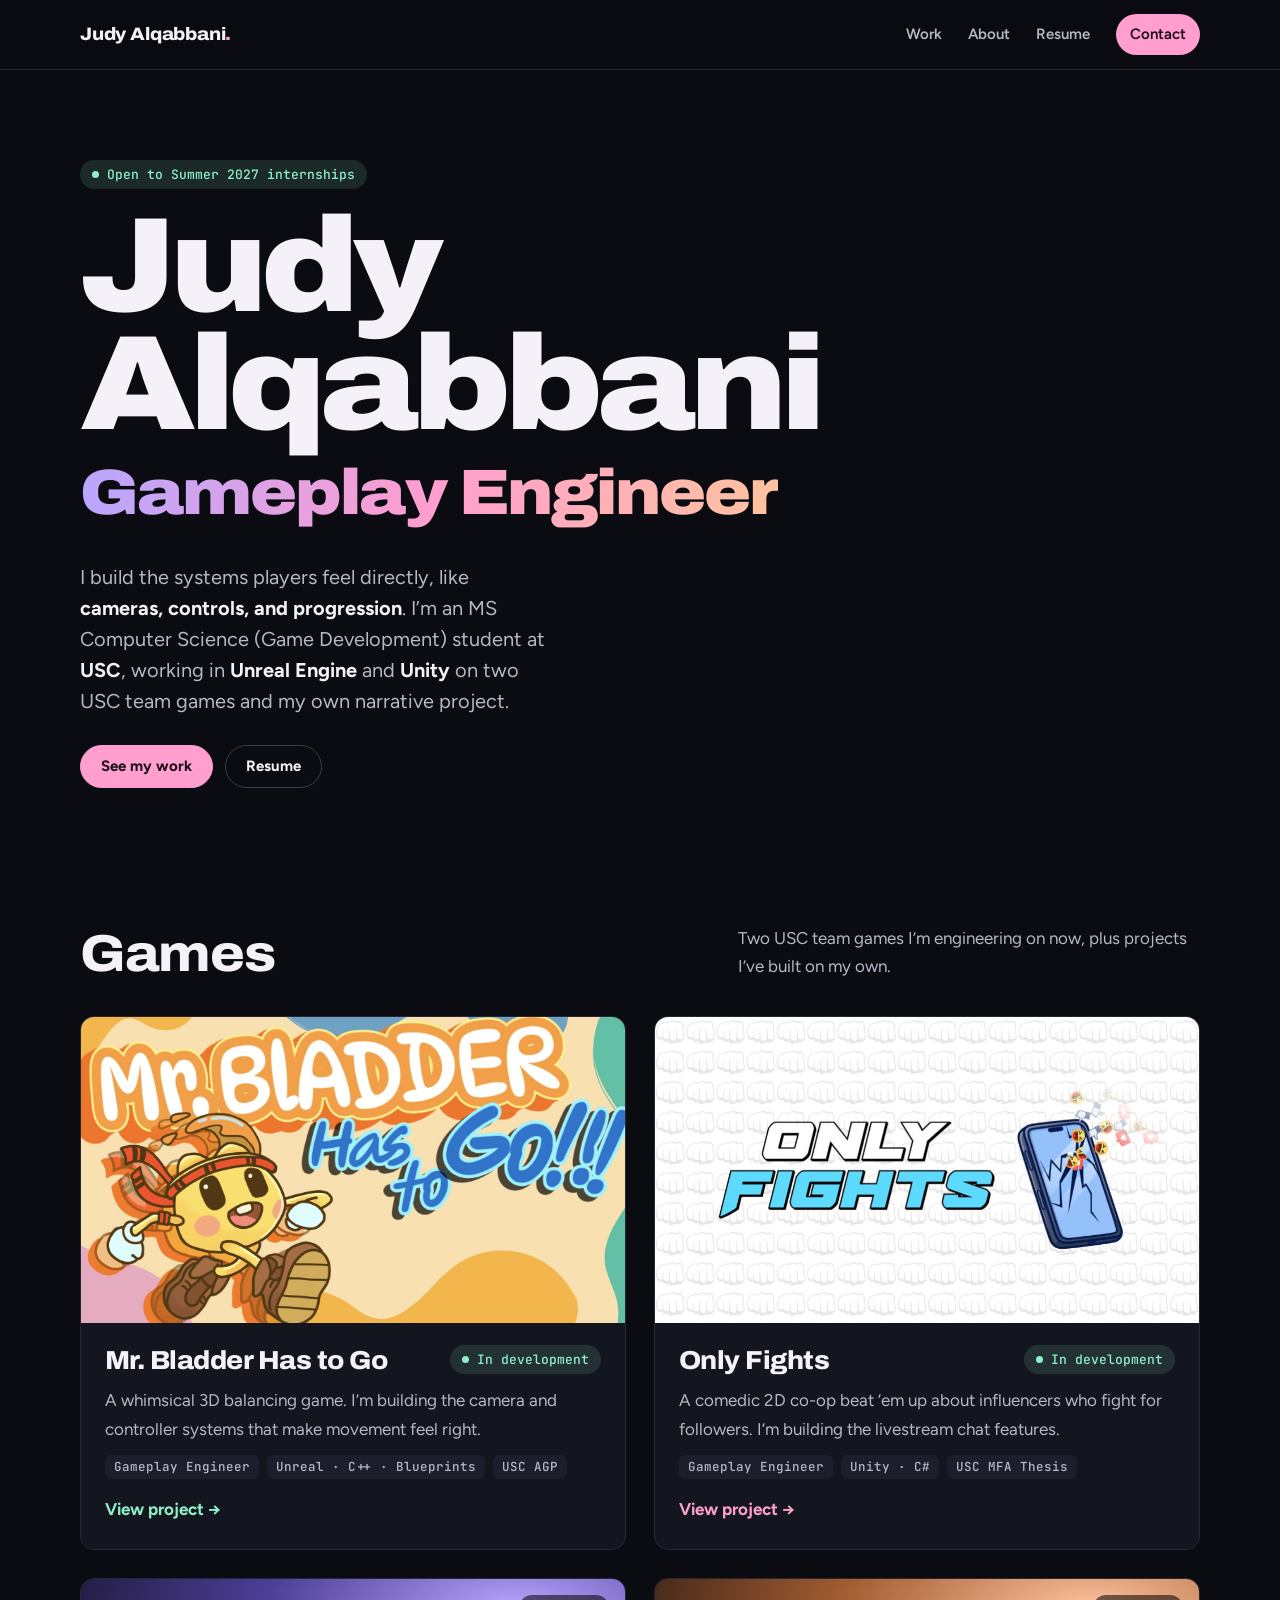
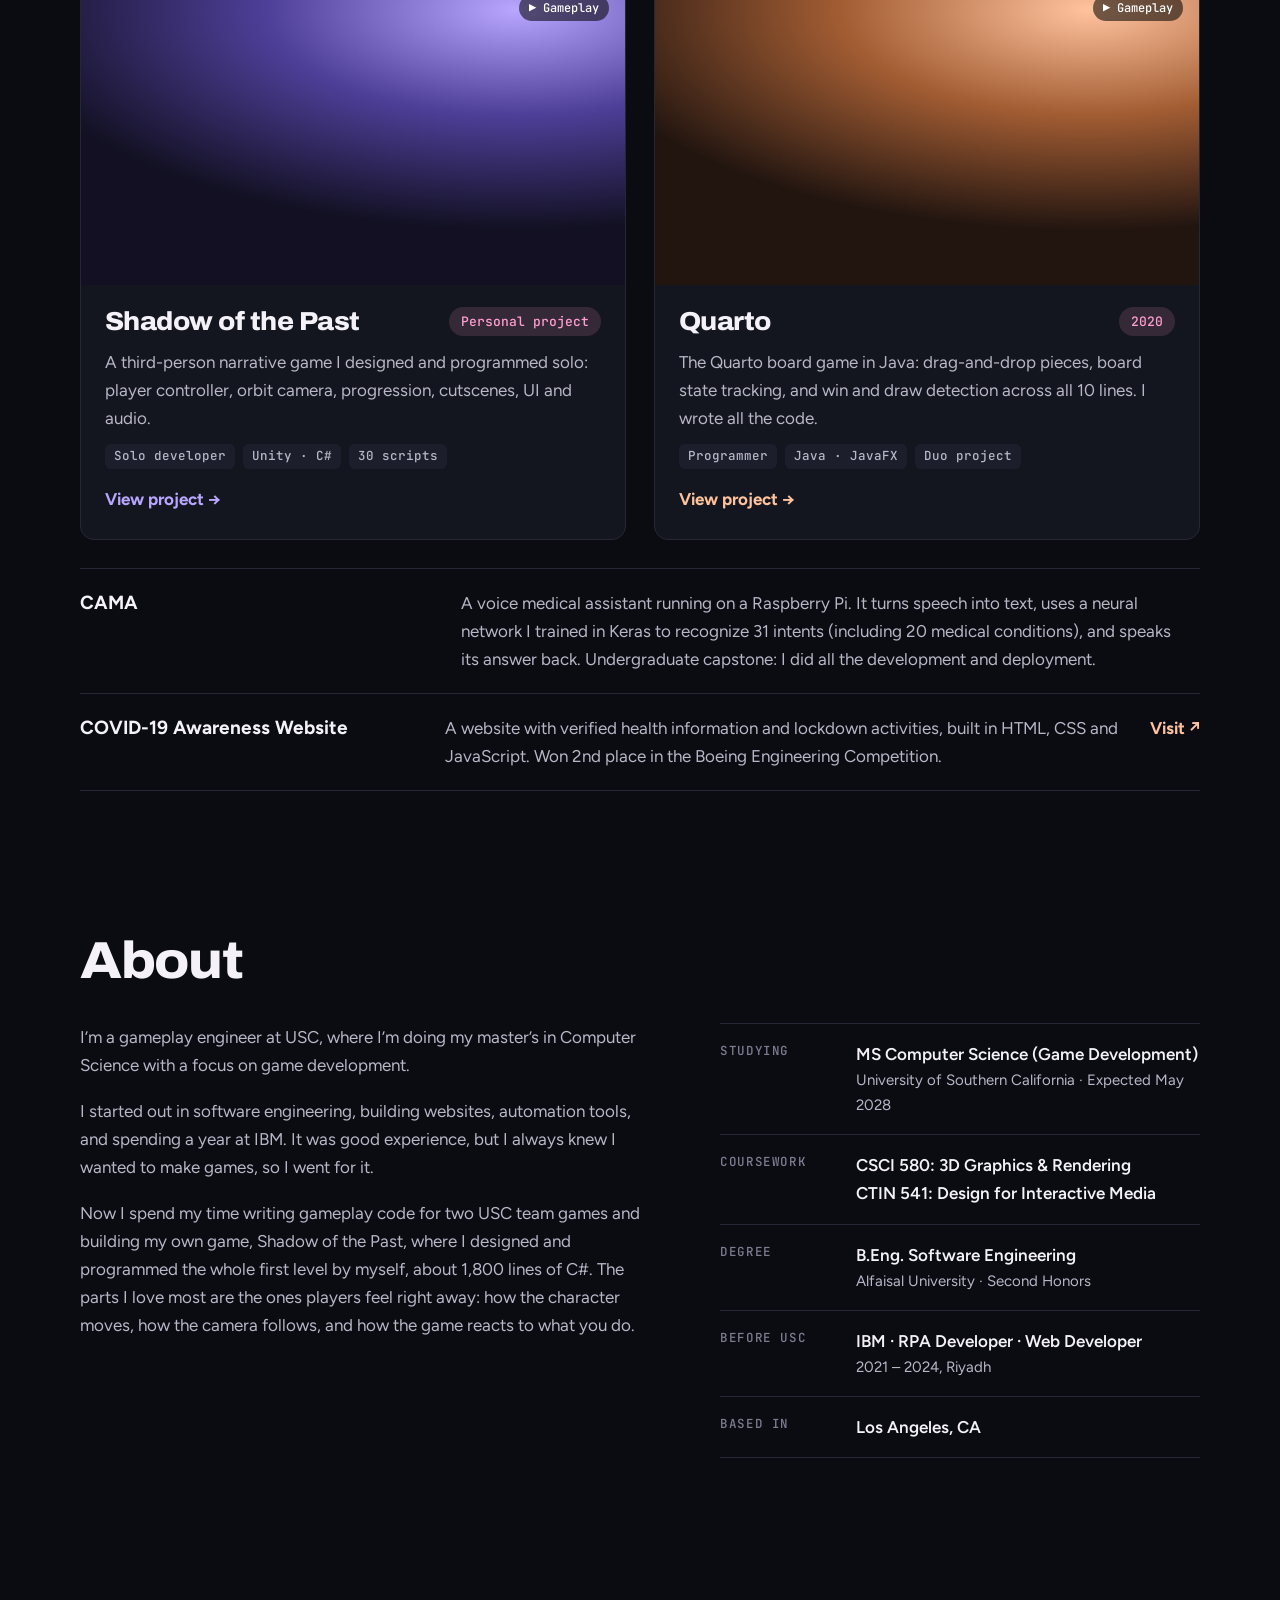
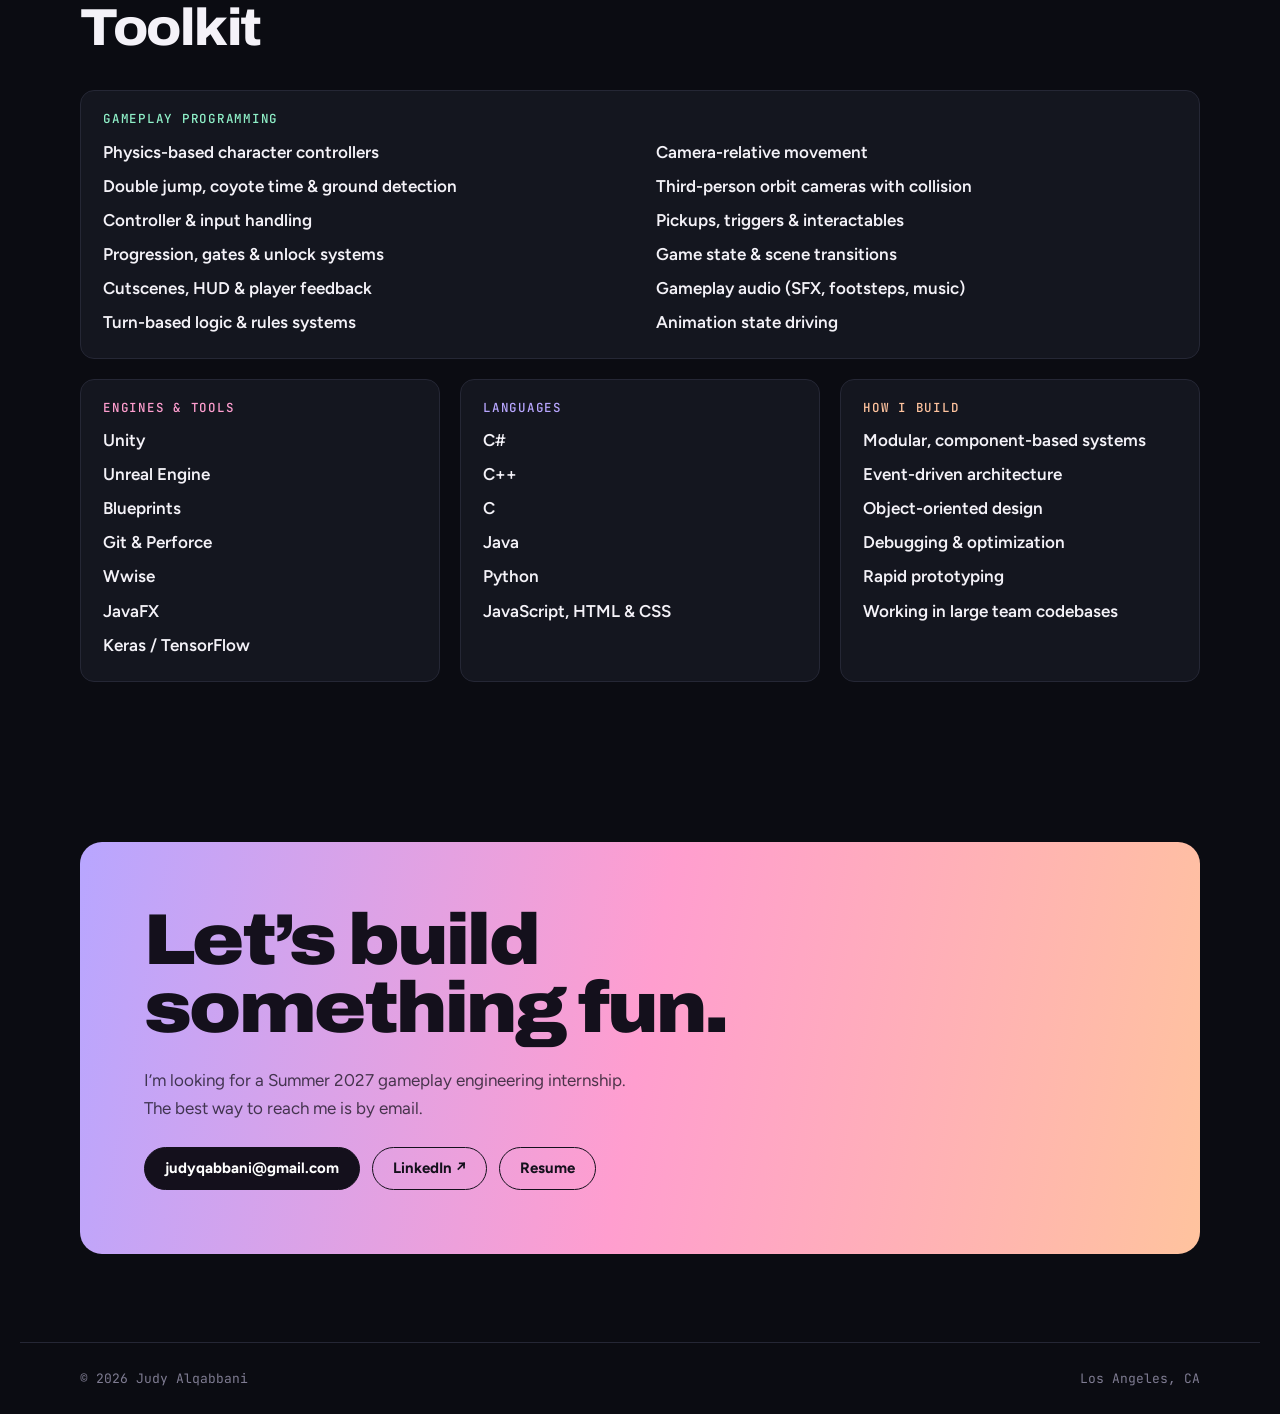
==== commit 1832a514: "Add files via upload" ====
--- a/index.html
+++ b/index.html
@@ -93,9 +93,9 @@
           <span class="play">▶ Gameplay</span>
         </div>
         <div class="card-body">
-          <div class="card-top"><h3>Quarto</h3><span class="chip accent">Personal project</span></div>
-          <p>A digital version of the Quarto board game: turn-based logic, rule enforcement, multiple game variants, and win-condition checks.</p>
-          <div class="tags"><span>Developer</span><span>Java</span></div>
+          <div class="card-top"><h3>Quarto</h3><span class="chip accent">2020</span></div>
+          <p>The Quarto board game in Java: drag-and-drop pieces, board state tracking, and win and draw detection across all 10 lines. I wrote all the code.</p>
+          <div class="tags"><span>Programmer</span><span>Java · JavaFX</span><span>Duo project</span></div>
           <span class="more">View project →</span>
         </div>
       </a>
@@ -104,7 +104,7 @@
     <div class="others">
       <div class="other">
         <h3>CAMA</h3>
-        <p>A voice-controlled medical assistant chatbot built in Python on a Raspberry Pi, using speech recognition and a medical knowledge base. My undergraduate capstone.</p>
+        <p>A voice medical assistant running on a Raspberry Pi. It turns speech into text, uses a neural network I trained in Keras to recognize 31 intents (including 20 medical conditions), and speaks its answer back. Undergraduate capstone: I did all the development and deployment.</p>
         <span></span>
       </div>
       <div class="other">
@@ -150,7 +150,7 @@
         <li>Turn-based logic &amp; rules systems</li>
         <li>Animation state driving</li>
       </ul></div>
-      <div class="skill"><h3>Engines &amp; Tools</h3><ul><li>Unity</li><li>Unreal Engine</li><li>Blueprints</li><li>Git &amp; Perforce</li><li>Wwise</li></ul></div>
+      <div class="skill"><h3>Engines &amp; Tools</h3><ul><li>Unity</li><li>Unreal Engine</li><li>Blueprints</li><li>Git &amp; Perforce</li><li>Wwise</li><li>JavaFX</li><li>Keras / TensorFlow</li></ul></div>
       <div class="skill"><h3>Languages</h3><ul><li>C#</li><li>C++</li><li>C</li><li>Java</li><li>Python</li><li>JavaScript, HTML &amp; CSS</li></ul></div>
       <div class="skill"><h3>How I Build</h3><ul><li>Modular, component-based systems</li><li>Event-driven architecture</li><li>Object-oriented design</li><li>Debugging &amp; optimization</li><li>Rapid prototyping</li><li>Working in large team codebases</li></ul></div>
     </div>
